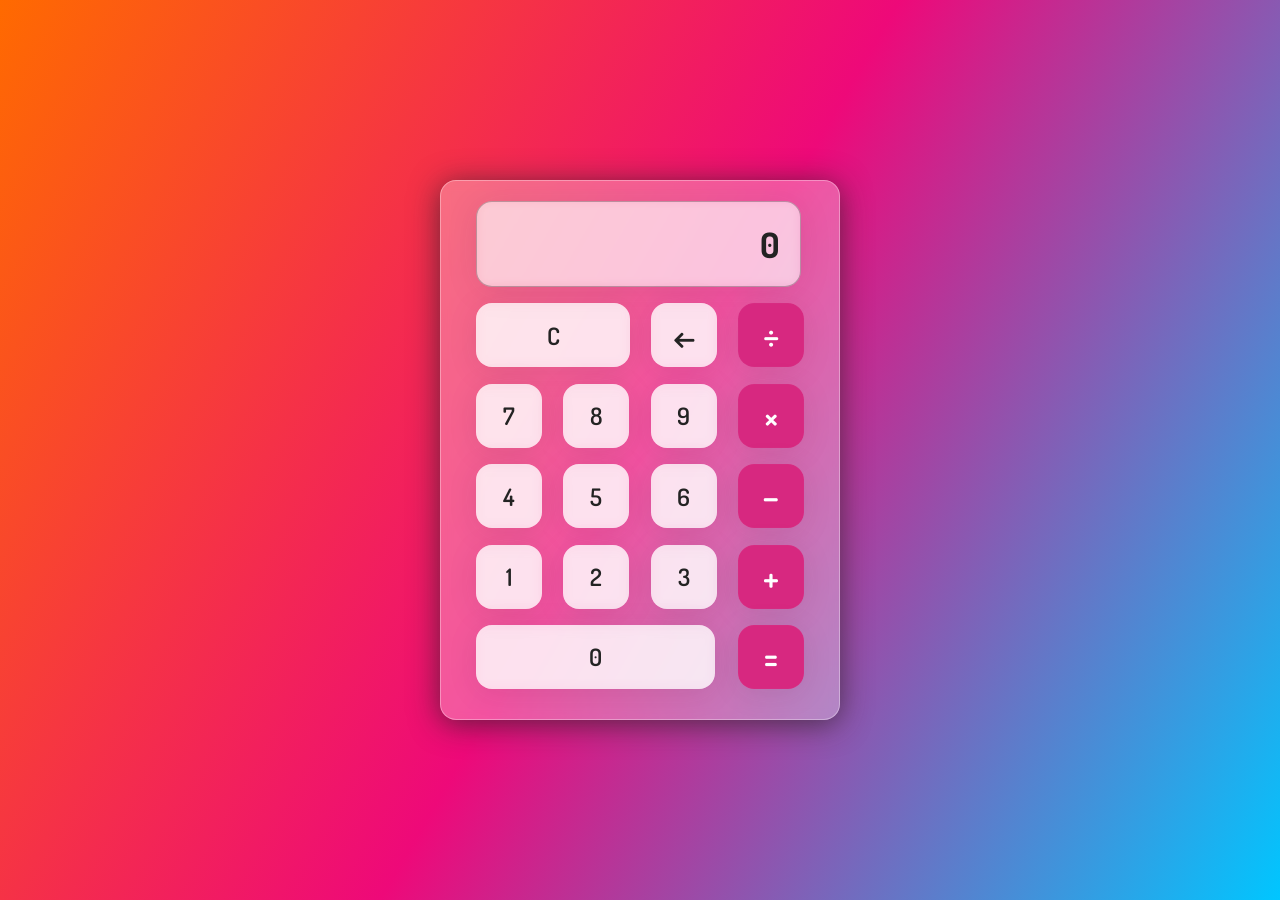
==== index.html @ 0702cd9e "renamed html file" ====
<!DOCTYPE html>
<html lang="en">
<head>
    <meta charset="UTF-8">
    <meta name="viewport" content="width=device-width, initial-scale=1.0">
    <link rel="stylesheet" href="calc-styles.css">
    <link rel="preconnect" href="https://fonts.googleapis.com">
    <link rel="preconnect" href="https://fonts.gstatic.com" crossorigin>
    <link href="https://fonts.googleapis.com/css2?family=Dosis:wght@200..800&display=swap" rel="stylesheet">
    <title>Calculator</title>
</head>
<body>
    <div class="wrapper">
        <section class="screen"> 0 </section>
        <section class="calc-buttons">
            <div class="button-row">
                <button class="button double"> C </button>
                <button class="button back"> &larr; </button>
                <button class="button"> &divide; </button>
            </div>
            <div class="button-row">
                <button class="button"> 7 </button>
                <button class="button"> 8 </button>
                <button class="button"> 9 </button>
                <button class="button"> &times; </button>
            </div>
            <div class="button-row">
                <button class="button"> 4 </button>
                <button class="button"> 5 </button>
                <button class="button"> 6 </button>
                <button class="button"> &minus; </button>
            </div class="button-row">
            <div class="button-row">
                <button class="button"> 1 </button>
                <button class="button"> 2 </button>
                <button class="button"> 3 </button>
                <button class="button"> &plus; </button>
            </div>

            <div class="button-row">
                <button class="button triple"> 0 </button>
                <button class="button"> &equals; </button>
            </div>
        </section>
    </div>
<script src="calculator.js"></script>
</body>
</html>
---- calc-styles.css ----
html{
    box-sizing: border-box;
    height: 100%;
}

*,
*::before,
*::after{
    box-sizing: inherit;
    margin: 0;
    padding: 0;
}
body{
    align-items: center;
    background: linear-gradient(120deg, #ff6a00, #ee0979, #00c6ff);
    display: flex;
    font-family: 'Dosis', sans-serif;
    font-display: swap;
    font-weight: 700;
    height: inherit;
    justify-content: center;
}
.wrapper{
    backdrop-filter: blur(5.5px);
    -webkit-backdrop-filter: blur(5.5px);
    border-radius: 16px;
    box-shadow: 0px 4px 30px rgba(35, 35, 35, 0.7);
    color: #232323;
    background: rgba(255, 255, 255, .30);
    border: 1px solid rgba(255, 255, 255, .34);
    flex-basis: 400px;
    height: 540px;
    padding: 20px 35px;
}   
.screen{
    background-color: rgba(255, 255, 255, 0.5);
    backdrop-filter: blur(5.5px); 
    -webkit-backdrop-filter: blur(5.5px);
    border: 1px solid rgba(0, 0, 0, 0.25);
    border-radius: 16px;
    box-shadow: 0 4px 32px rgba(35, 35, 35, 0.1);
    color: #232323;
    font-size: 35px;
    padding: 20px; 
    text-align: right;
    width: 325px;
}
.button-row{
    display: flex;
    justify-content: space-between;
    margin: 5% 0;
}
.button{
    backdrop-filter: blur(5.5px);
    -webkit-backdrop-filter: blur(5.5px);
    background: rgba(255, 255, 255, 0.75);
    border: 1px solid rgba(255, 255, 255, 0.01);
    border-radius: 16px;
    box-shadow: 0 4px 30px rgba(35, 35, 35, 0.1);
    color: #232323;
    flex-basis: 20%;
    font-family: inherit;
    font-size: 24px;
    font-weight: 600;
    height: 64px;
}
.button:last-child{
    backdrop-filter: blur(5.5px);
    -webkit-backdrop-filter: blur(5.5px);
    background: rgba(255, 255, 255, 0.75);
    border: 1px solid rgba(255, 255, 255, 0.01);
    border-radius: 16px;
    box-shadow: 0 4px 30px rgba(35, 35, 35, 0.1);
    color: #fff;
    background: #d72880;
    font-size: 36px;
}
.button:last-child:hover{
    background-color: inherit;
    color: inherit;
}
.button:hover{
    background: inherit;
}
.back{
    font-size: 32px;
}
.double{
    flex-basis: 47%;
}
.triple{
    flex-basis: 73%;
}
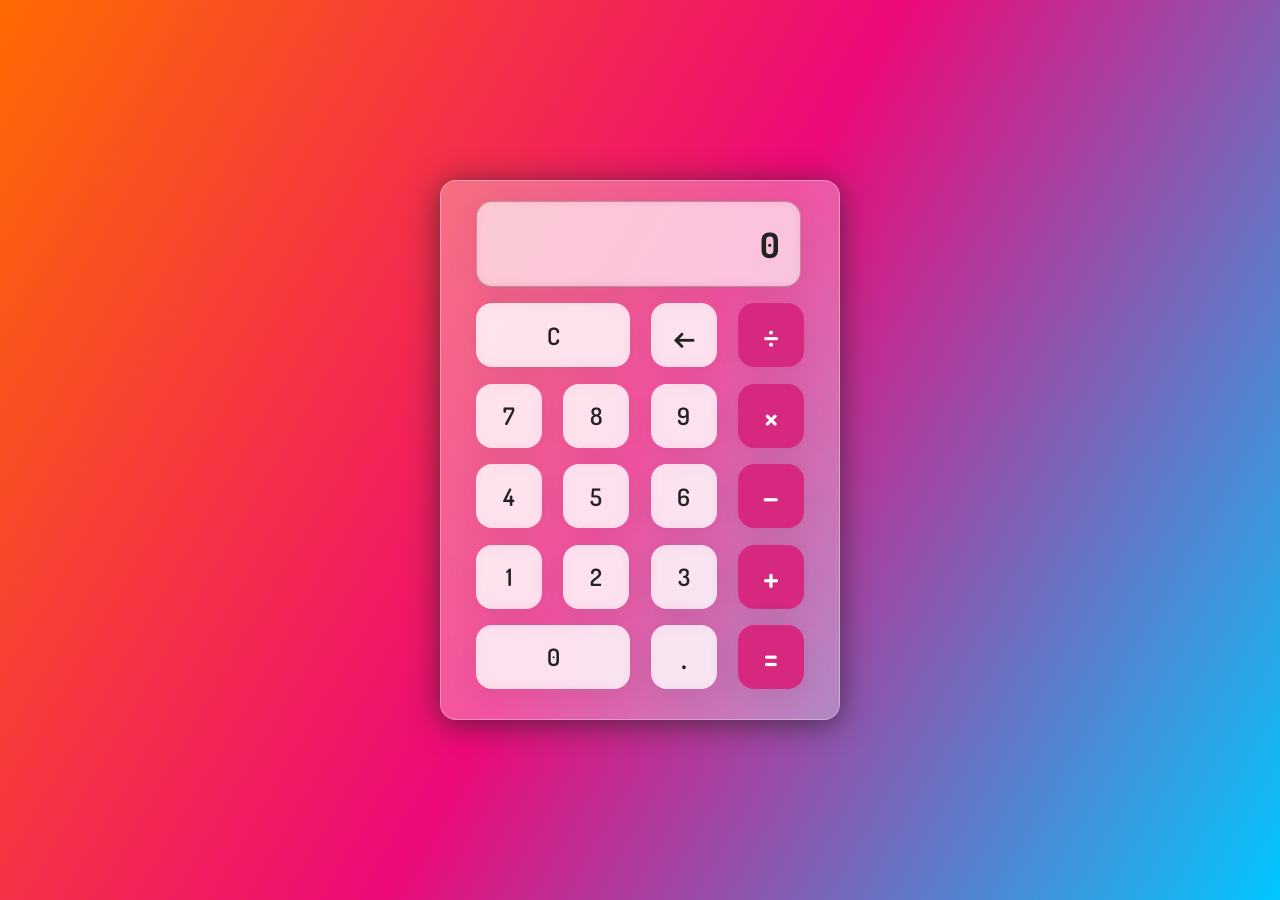
==== commit 8139e59c: "Added floating point number's" ====
--- a/index.html
+++ b/index.html
@@ -16,29 +16,30 @@
             <div class="button-row">
                 <button class="button double"> C </button>
                 <button class="button back"> &larr; </button>
-                <button class="button"> &divide; </button>
+                <button class="button op" > &divide; </button>
             </div>
             <div class="button-row">
                 <button class="button"> 7 </button>
                 <button class="button"> 8 </button>
                 <button class="button"> 9 </button>
-                <button class="button"> &times; </button>
+                <button class="button op"> &times; </button>
             </div>
             <div class="button-row">
                 <button class="button"> 4 </button>
                 <button class="button"> 5 </button>
                 <button class="button"> 6 </button>
-                <button class="button"> &minus; </button>
+                <button class="button op"> &minus; </button>   
             </div class="button-row">
             <div class="button-row">
                 <button class="button"> 1 </button>
                 <button class="button"> 2 </button>
                 <button class="button"> 3 </button>
-                <button class="button"> &plus; </button>
+                <button class="button op"> &plus; </button>
             </div>
 
             <div class="button-row">
                 <button class="button triple"> 0 </button>
+                <button class="button float"> . </button>                
                 <button class="button"> &equals; </button>
             </div>
         </section>
--- a/calc-styles.css
+++ b/calc-styles.css
@@ -89,5 +89,12 @@
     flex-basis: 47%;
 }
 .triple{
-    flex-basis: 73%;
+    flex-basis: 47%;
+}
+.float{
+    font-size: 32px;
+}
+.button.op.active {
+  background:#ff6a00;
+  color: #fff;
 }
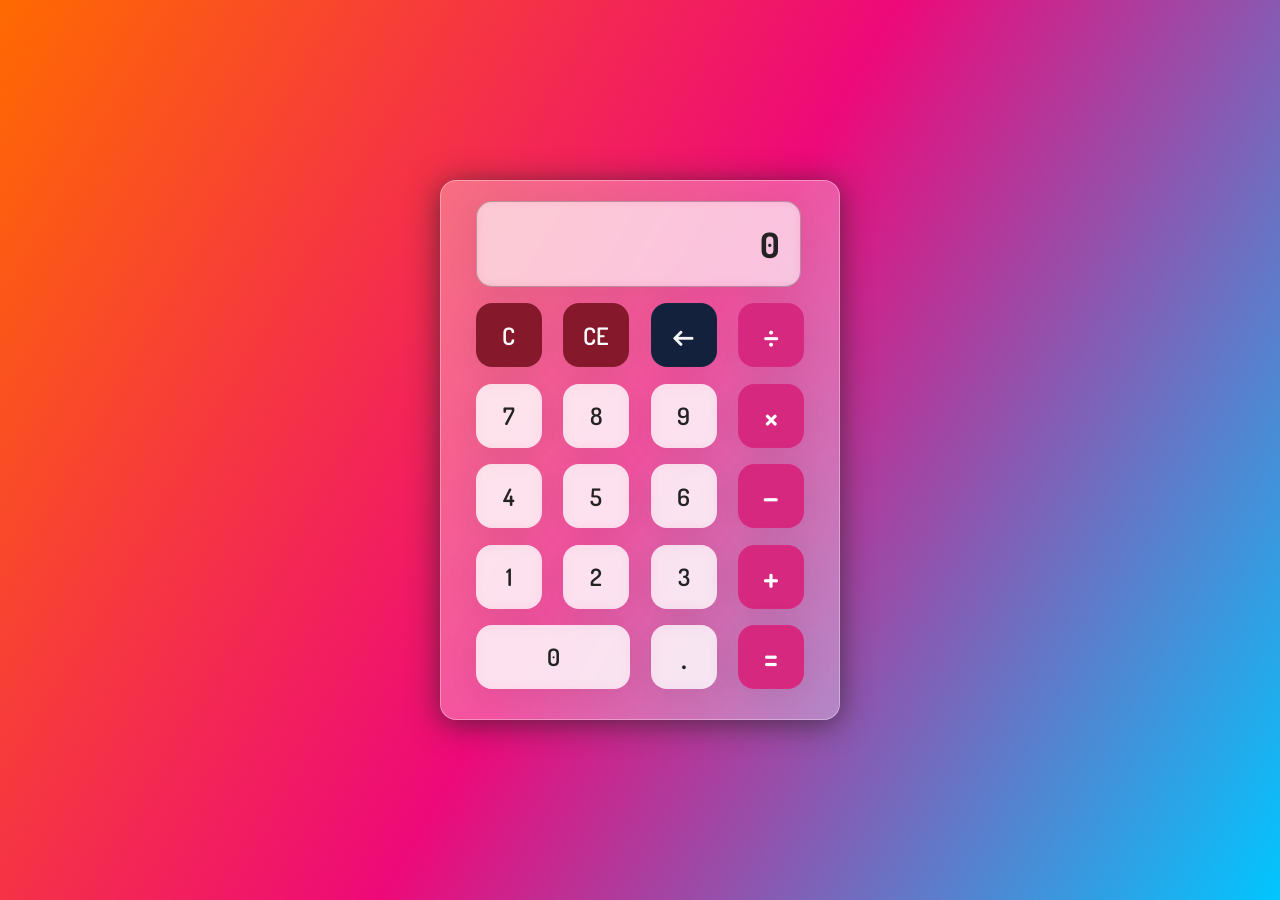
==== commit 7938f84b: "Added Clear Operator button, only one operator can be active at any given moment" ====
--- a/index.html
+++ b/index.html
@@ -15,6 +15,7 @@
         <section class="calc-buttons">
             <div class="button-row">
                 <button class="button double"> C </button>
+                <button class="button double entry"> CE </button>
                 <button class="button back"> &larr; </button>
                 <button class="button op" > &divide; </button>
             </div>
--- a/calc-styles.css
+++ b/calc-styles.css
@@ -84,9 +84,18 @@
 }
 .back{
     font-size: 32px;
+    background-color: #14213D;
+    color: whitesmoke;
+    padding-bottom: 1%;
 }
 .double{
-    flex-basis: 47%;
+    color: white;
+    background-color: #85182A;
+    flex-basis: 20%;
+}
+
+.double:hover{
+    background-color: #6E1423;
 }
 .triple{
     flex-basis: 47%;
